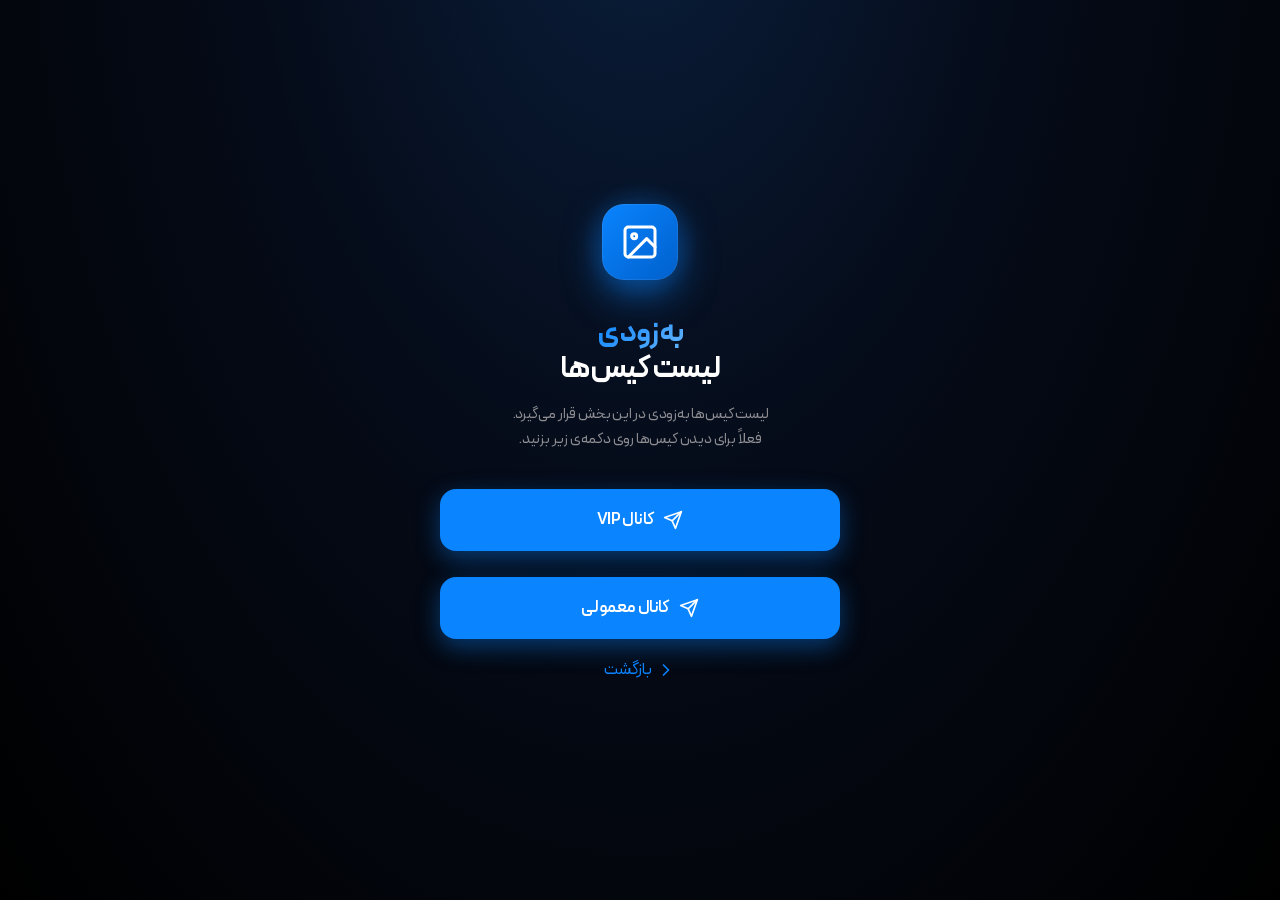
==== index.html @ 20ae546a "Add files via upload" ====
<!DOCTYPE html>
<html lang="fa" dir="rtl">
<head>
<meta charset="UTF-8">
<meta name="viewport" content="width=device-width, initial-scale=1.0, maximum-scale=1.0, user-scalable=no">
<title>به‌زودی</title>
<link rel="stylesheet" href="/fonts/font.css" />

<style>
    * {
        margin: 0;
        padding: 0;
        box-sizing: border-box;
        -webkit-tap-highlight-color: transparent;
        font-family: 'PeydaWebVF';
    }

    html, body {
        min-height: 100%;
        background: #000;
        overflow-x: hidden;
    }

    body {
        display: flex;
        justify-content: center;
        align-items: center;
        color: #fff;
        font-size: 17px;
        letter-spacing: -0.4px;
        background: radial-gradient(ellipse at 50% -20%, #0A1F3D 0%, #050B18 45%, #000000 100%);
        background-attachment: fixed;
        min-height: 100vh;
        padding: 24px;
    }

    .screen {
        width: 100%;
        max-width: 400px;
        display: flex;
        flex-direction: column;
        align-items: center;
        text-align: center;
        animation: fadeIn 0.6s ease;
    }

    @keyframes fadeIn {
        from { opacity: 0; transform: translateY(10px); }
        to { opacity: 1; transform: translateY(0); }
    }


    .logo-wrap {
        position: relative;
        width: 92px;
        height: 92px;
        margin-bottom: 28px;
        display: flex;
        align-items: center;
        justify-content: center;
    }

    .logo-wrap::before {
        content: "";
        position: absolute;
        inset: -14px;
        border-radius: 50%;
        background: radial-gradient(circle, rgba(10, 132, 255, 0.28) 0%, transparent 70%);
        animation: pulseGlow 3s ease-in-out infinite;
    }

    @keyframes pulseGlow {
        0%, 100% { transform: scale(1); opacity: 0.7; }
        50% { transform: scale(1.15); opacity: 0.4; }
    }

    .logo-icon {
        position: relative;
        z-index: 2;
        width: 76px;
        height: 76px;
        border-radius: 22px;
        background: linear-gradient(135deg, #0A84FF 0%, #0060CC 100%);
        display: flex;
        align-items: center;
        justify-content: center;
        box-shadow:
            0 14px 36px rgba(10, 132, 255, 0.5),
            0 0 0 0.5px rgba(255, 255, 255, 0.15) inset;
    }

    .logo-icon svg {
        width: 40px;
        height: 40px;
        stroke: #FFFFFF;
        stroke-width: 1.8;
        fill: none;
        stroke-linecap: round;
        stroke-linejoin: round;
    }

    .title {
        font-size: 30px;
        font-weight: 700;
        color: #FFFFFF;
        letter-spacing: -0.7px;
        line-height: 1.2;
        margin-bottom: 14px;
    }

    .title .accent {
        background: linear-gradient(135deg, #0A84FF 0%, #64B5FF 100%);
        -webkit-background-clip: text;
        background-clip: text;
        -webkit-text-fill-color: transparent;
    }

    .subtitle {
        font-size: 15px;
        color: #8E8E93;
        letter-spacing: -0.2px;
        line-height: 1.7;
        max-width: 320px;
        margin-bottom: 36px;
    }

    .cta-button {
        width: 100%;
        padding: 18px;
        border-radius: 16px;
        border: none;
        background: #0A84FF;
        color: #FFFFFF;
        font-size: 17px;
        font-weight: 600;
        letter-spacing: -0.4px;
        cursor: pointer;
        font-family: 'PeydaWebVF';
        transition: all 0.2s ease;
        box-shadow: 0 8px 24px rgba(10, 132, 255, 0.4);
        display: flex;
        align-items: center;
        justify-content: center;
        gap: 10px;
        -webkit-tap-highlight-color: transparent;
    }

    .cta-button:active {
        background: #0060CC;
        transform: scale(0.98);
        box-shadow: 0 4px 12px rgba(10, 132, 255, 0.5);
    }

    .cta-button svg {
        width: 20px;
        height: 20px;
        stroke: currentColor;
        stroke-width: 2;
        fill: none;
        stroke-linecap: round;
        stroke-linejoin: round;
        flex-shrink: 0;
    }


    .footer-text {
        margin-top: 28px;
        font-size: 13px;
        color: #48484A;
        letter-spacing: -0.1px;
        line-height: 1.6;
    }
    
    .nav-bar {
        display: flex;
        align-items: center;
        justify-content: space-between;
        padding: 12px 20px 16px;
        position: sticky;
        top: 0;
        z-index: 20;

    }

    .nav-btn {
        background: none;
        border: none;
        color: #0A84FF;
        font-size: 17px;
        font-weight: 400;
        cursor: pointer;
        padding: 6px 0;
        transition: opacity 0.2s;
        display: flex;
        align-items: center;
        gap: 4px;
        font-family: 'PeydaWebVF';
    }
    .nav-btn:active { opacity: 0.5; }
    .nav-btn svg {
        width: 20px;
        height: 20px;
        stroke: currentColor;
        stroke-width: 2;
        stroke-linecap: round;
        stroke-linejoin: round;
        fill: none;
    }
</style>
</head>
<body>

<div class="screen">

    <div class="logo-wrap">
        <div class="logo-icon">
            <svg viewBox="0 0 24 24">
                <rect x="3" y="3" width="18" height="18" rx="2"/>
                <circle cx="8.5" cy="8.5" r="1.5"/>
                <polyline points="21 15 16 10 5 21"/>
            </svg>
        </div>
    </div>

    <h1 class="title">
        <span class="accent">به‌زودی</span><br>
        لیست کیس‌ها
    </h1>

    <p class="subtitle">
        لیست کیس‌ها به‌زودی در این بخش قرار می‌گیرد.<br>
        فعلاً برای دیدن کیس‌ها روی دکمه‌ی زیر بزنید.
    </p>

    <button class="cta-button" id="channelBtnVIP" type="button">
        <svg viewBox="0 0 24 24">
            <line x1="22" y1="2" x2="11" y2="13"/>
            <polygon points="22 2 15 22 11 13 2 9 22 2"/>
        </svg>
        کانال VIP   
    </button>
    <br>
    <button class="cta-button" id="channelBtn" type="button">
        <svg viewBox="0 0 24 24">
            <line x1="22" y1="2" x2="11" y2="13"/>
            <polygon points="22 2 15 22 11 13 2 9 22 2"/>
        </svg>
        کانال معمولی  
    </button>
    
    <div class="nav-bar">
        <button class="nav-btn" type="button" onclick="history.back()">
            <svg viewBox="0 0 24 24"><polyline points="9 18 15 12 9 6"/></svg>
            بازگشت
        </button>
    </div>
</div>

<script>
(function () {
    const CHANNEL_URL = 'https://t.me/asaalbanou';
    const channelBtn = document.getElementById('channelBtn');
    channelBtn.addEventListener('click', () => {
        if (navigator.vibrate) navigator.vibrate(10);
        window.open(CHANNEL_URL, '_blank');
    });
    const CHANNEL_VIP = 'https://t.me/asalbanouVIP';
    const channelBtnVIP = document.getElementById('channelBtnVIP');
    channelBtnVIP.addEventListener('click', () => {
        if (navigator.vibrate) navigator.vibrate(10);
        window.open(CHANNEL_VIP, '_blank');
    });
})();
</script>

</body>
</html>
---- fonts/font.css ----
/* Peyda Variable Font - Font Face Declaration */

@font-face {
    font-family: 'PeydaWebVF';
    src: url('PeydaWebVF.woff2') format('woff2-variations'),
         url('PeydaWebVF.woff') format('woff-variations');
    font-weight: 100 950;
    font-style: normal;
    font-display: swap;
  }
  body {
     font-family: 'PeydaWebVF';
  }
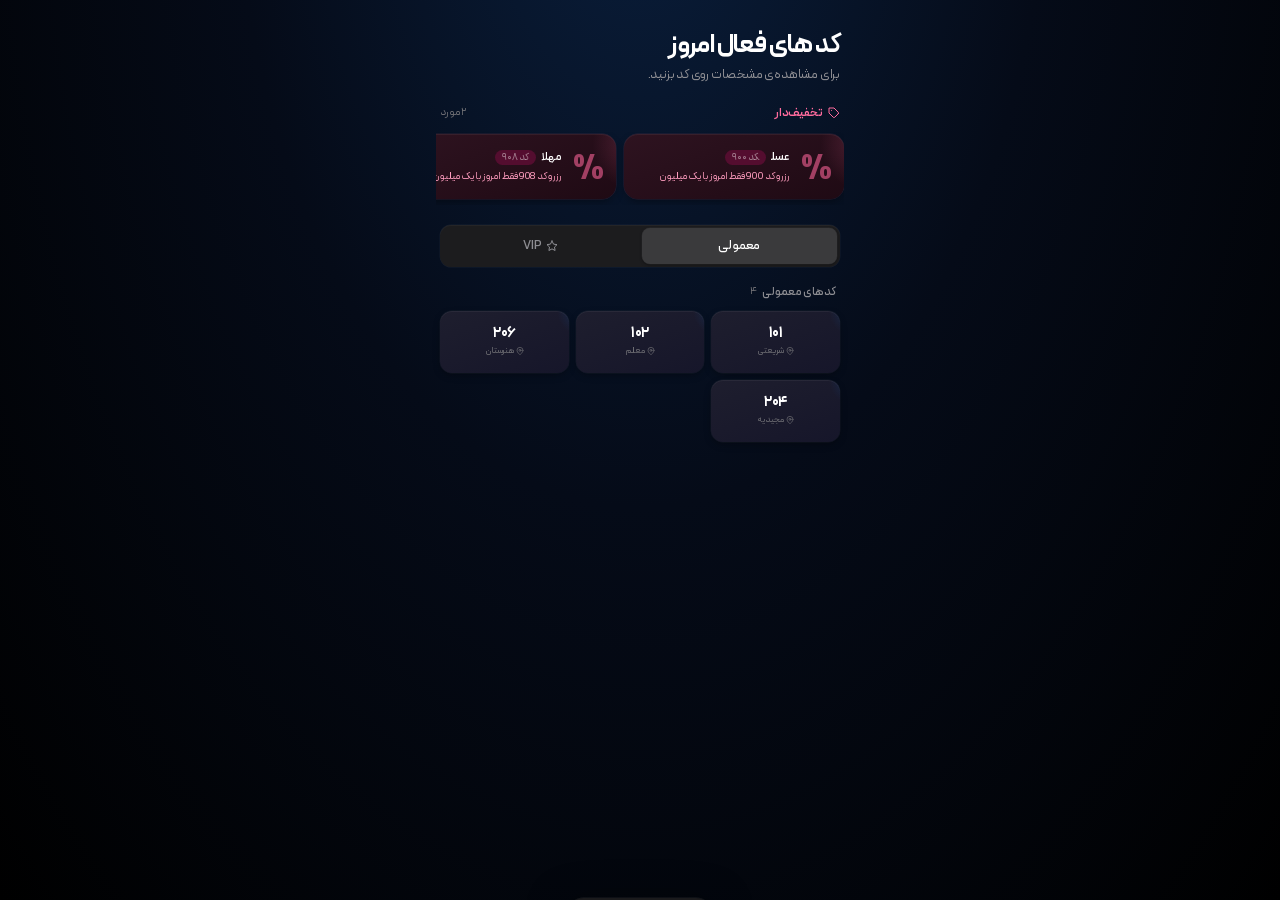
==== commit f26bb10d: "Add files via upload" ====
--- a/index.html
+++ b/index.html
@@ -1,277 +1,22 @@
-<!DOCTYPE html>
-<html lang="fa" dir="rtl">
-<head>
-<meta charset="UTF-8">
-<meta name="viewport" content="width=device-width, initial-scale=1.0, maximum-scale=1.0, user-scalable=no">
-<title>به‌زودی</title>
-<link rel="stylesheet" href="/fonts/font.css" />
-
-<style>
-    * {
-        margin: 0;
-        padding: 0;
-        box-sizing: border-box;
-        -webkit-tap-highlight-color: transparent;
-        font-family: 'PeydaWebVF';
-    }
-
-    html, body {
-        min-height: 100%;
-        background: #000;
-        overflow-x: hidden;
-    }
-
-    body {
-        display: flex;
-        justify-content: center;
-        align-items: center;
-        color: #fff;
-        font-size: 17px;
-        letter-spacing: -0.4px;
-        background: radial-gradient(ellipse at 50% -20%, #0A1F3D 0%, #050B18 45%, #000000 100%);
-        background-attachment: fixed;
-        min-height: 100vh;
-        padding: 24px;
-    }
-
-    .screen {
-        width: 100%;
-        max-width: 400px;
-        display: flex;
-        flex-direction: column;
-        align-items: center;
-        text-align: center;
-        animation: fadeIn 0.6s ease;
-    }
-
-    @keyframes fadeIn {
-        from { opacity: 0; transform: translateY(10px); }
-        to { opacity: 1; transform: translateY(0); }
-    }
-
-
-    .logo-wrap {
-        position: relative;
-        width: 92px;
-        height: 92px;
-        margin-bottom: 28px;
-        display: flex;
-        align-items: center;
-        justify-content: center;
-    }
-
-    .logo-wrap::before {
-        content: "";
-        position: absolute;
-        inset: -14px;
-        border-radius: 50%;
-        background: radial-gradient(circle, rgba(10, 132, 255, 0.28) 0%, transparent 70%);
-        animation: pulseGlow 3s ease-in-out infinite;
-    }
-
-    @keyframes pulseGlow {
-        0%, 100% { transform: scale(1); opacity: 0.7; }
-        50% { transform: scale(1.15); opacity: 0.4; }
-    }
-
-    .logo-icon {
-        position: relative;
-        z-index: 2;
-        width: 76px;
-        height: 76px;
-        border-radius: 22px;
-        background: linear-gradient(135deg, #0A84FF 0%, #0060CC 100%);
-        display: flex;
-        align-items: center;
-        justify-content: center;
-        box-shadow:
-            0 14px 36px rgba(10, 132, 255, 0.5),
-            0 0 0 0.5px rgba(255, 255, 255, 0.15) inset;
-    }
-
-    .logo-icon svg {
-        width: 40px;
-        height: 40px;
-        stroke: #FFFFFF;
-        stroke-width: 1.8;
-        fill: none;
-        stroke-linecap: round;
-        stroke-linejoin: round;
-    }
-
-    .title {
-        font-size: 30px;
-        font-weight: 700;
-        color: #FFFFFF;
-        letter-spacing: -0.7px;
-        line-height: 1.2;
-        margin-bottom: 14px;
-    }
-
-    .title .accent {
-        background: linear-gradient(135deg, #0A84FF 0%, #64B5FF 100%);
-        -webkit-background-clip: text;
-        background-clip: text;
-        -webkit-text-fill-color: transparent;
-    }
-
-    .subtitle {
-        font-size: 15px;
-        color: #8E8E93;
-        letter-spacing: -0.2px;
-        line-height: 1.7;
-        max-width: 320px;
-        margin-bottom: 36px;
-    }
-
-    .cta-button {
-        width: 100%;
-        padding: 18px;
-        border-radius: 16px;
-        border: none;
-        background: #0A84FF;
-        color: #FFFFFF;
-        font-size: 17px;
-        font-weight: 600;
-        letter-spacing: -0.4px;
-        cursor: pointer;
-        font-family: 'PeydaWebVF';
-        transition: all 0.2s ease;
-        box-shadow: 0 8px 24px rgba(10, 132, 255, 0.4);
-        display: flex;
-        align-items: center;
-        justify-content: center;
-        gap: 10px;
-        -webkit-tap-highlight-color: transparent;
-    }
-
-    .cta-button:active {
-        background: #0060CC;
-        transform: scale(0.98);
-        box-shadow: 0 4px 12px rgba(10, 132, 255, 0.5);
-    }
-
-    .cta-button svg {
-        width: 20px;
-        height: 20px;
-        stroke: currentColor;
-        stroke-width: 2;
-        fill: none;
-        stroke-linecap: round;
-        stroke-linejoin: round;
-        flex-shrink: 0;
-    }
-
-
-    .footer-text {
-        margin-top: 28px;
-        font-size: 13px;
-        color: #48484A;
-        letter-spacing: -0.1px;
-        line-height: 1.6;
-    }
-    
-    .nav-bar {
-        display: flex;
-        align-items: center;
-        justify-content: space-between;
-        padding: 12px 20px 16px;
-        position: sticky;
-        top: 0;
-        z-index: 20;
-
-    }
-
-    .nav-btn {
-        background: none;
-        border: none;
-        color: #0A84FF;
-        font-size: 17px;
-        font-weight: 400;
-        cursor: pointer;
-        padding: 6px 0;
-        transition: opacity 0.2s;
-        display: flex;
-        align-items: center;
-        gap: 4px;
-        font-family: 'PeydaWebVF';
-    }
-    .nav-btn:active { opacity: 0.5; }
-    .nav-btn svg {
-        width: 20px;
-        height: 20px;
-        stroke: currentColor;
-        stroke-width: 2;
-        stroke-linecap: round;
-        stroke-linejoin: round;
-        fill: none;
-    }
-</style>
-</head>
-<body>
-
-<div class="screen">
-
-    <div class="logo-wrap">
-        <div class="logo-icon">
-            <svg viewBox="0 0 24 24">
-                <rect x="3" y="3" width="18" height="18" rx="2"/>
-                <circle cx="8.5" cy="8.5" r="1.5"/>
-                <polyline points="21 15 16 10 5 21"/>
-            </svg>
-        </div>
-    </div>
-
-    <h1 class="title">
-        <span class="accent">به‌زودی</span><br>
-        لیست کیس‌ها
-    </h1>
-
-    <p class="subtitle">
-        لیست کیس‌ها به‌زودی در این بخش قرار می‌گیرد.<br>
-        فعلاً برای دیدن کیس‌ها روی دکمه‌ی زیر بزنید.
-    </p>
-
-    <button class="cta-button" id="channelBtnVIP" type="button">
-        <svg viewBox="0 0 24 24">
-            <line x1="22" y1="2" x2="11" y2="13"/>
-            <polygon points="22 2 15 22 11 13 2 9 22 2"/>
-        </svg>
-        کانال VIP   
-    </button>
-    <br>
-    <button class="cta-button" id="channelBtn" type="button">
-        <svg viewBox="0 0 24 24">
-            <line x1="22" y1="2" x2="11" y2="13"/>
-            <polygon points="22 2 15 22 11 13 2 9 22 2"/>
-        </svg>
-        کانال معمولی  
-    </button>
-    
-    <div class="nav-bar">
-        <button class="nav-btn" type="button" onclick="history.back()">
-            <svg viewBox="0 0 24 24"><polyline points="9 18 15 12 9 6"/></svg>
-            بازگشت
-        </button>
-    </div>
-</div>
-
-<script>
-(function () {
-    const CHANNEL_URL = 'https://t.me/asaalbanou';
-    const channelBtn = document.getElementById('channelBtn');
-    channelBtn.addEventListener('click', () => {
-        if (navigator.vibrate) navigator.vibrate(10);
-        window.open(CHANNEL_URL, '_blank');
-    });
-    const CHANNEL_VIP = 'https://t.me/asalbanouVIP';
-    const channelBtnVIP = document.getElementById('channelBtnVIP');
-    channelBtnVIP.addEventListener('click', () => {
-        if (navigator.vibrate) navigator.vibrate(10);
-        window.open(CHANNEL_VIP, '_blank');
-    });
-})();
-</script>
-
-</body>
-</html>+<!DOCTYPE html><html dir="rtl" lang="fa"><head><meta charset="utf-8"/><meta content="width=device-width, initial-scale=1.0, maximum-scale=1.0, user-scalable=no" name="viewport"/><title>انتخاب کد</title><link href="../fonts/font.css" rel="stylesheet"/><style>*{margin:0;padding:0;box-sizing:border-box;-webkit-tap-highlight-color:transparent;font-family:'PeydaWebVF'}html,body{min-height:100%;background:#000;overflow-x:hidden}body{display:flex;justify-content:center;align-items:flex-start;color:#fff;font-size:17px;letter-spacing:-.4px;background:radial-gradient(ellipse at 50% -20%,#0a1f3d 0,#050b18 45%,#000 100%);background-attachment:fixed;min-height:100vh}.screen{width:100%;max-width:440px;padding:0 16px 60px;padding-top:env(safe-area-inset-top,50px);margin-top:30px;animation:fadeIn .5s ease}@keyframes fadeIn{from{opacity:0;transform:translateY(8px)}to{opacity:1;transform:translateY(0)}}.nav-bar{display:flex;align-items:center;justify-content:space-between;padding:12px 4px 20px;position:sticky;top:0;z-index:10;background:linear-gradient(to bottom,rgba(5,11,24,0.95) 60%,rgba(5,11,24,0));backdrop-filter:blur(20px);-webkit-backdrop-filter:blur(20px)}.nav-btn{background:0;border:0;color:#0a84ff;font-size:17px;font-weight:400;cursor:pointer;padding:6px 4px;display:flex;align-items:center;gap:4px;transition:opacity .2s;font-family:'PeydaWebVF'}.nav-btn:active{opacity:.5}.nav-btn svg{width:20px;height:20px;stroke:currentColor;stroke-width:2;fill:none;stroke-linecap:round;stroke-linejoin:round}.nav-title{font-size:17px;font-weight:600;color:#fff;letter-spacing:-.4px}.page-header{padding:0 4px 18px}.large-title{font-size:26px;font-weight:700;color:#fff;letter-spacing:-.6px;line-height:1.2;margin-bottom:5px}.subtitle{font-size:13px;color:#8e8e93;letter-spacing:-.2px;line-height:1.5}.skeleton{background:linear-gradient(90deg,#1c1c1e 25%,#2c2c2e 50%,#1c1c1e 75%);background-size:200% 100%;animation:shimmer 1.5s infinite;border-radius:12px}@keyframes shimmer{0%{background-position:200% 0}100%{background-position:-200% 0}}.skeleton-discount{display:flex;gap:8px;padding:2px 4px 6px;margin-bottom:20px}.skeleton-discount .skeleton{width:220px;height:58px;flex-shrink:0}.skeleton-segmented{height:40px;margin:0 4px 16px}.skeleton-grid{display:grid;grid-template-columns:repeat(3,1fr);gap:7px;padding:0 4px}.skeleton-grid .skeleton{height:62px}.discount-section{margin-bottom:20px}.discount-header{display:flex;align-items:center;justify-content:space-between;padding:0 4px 10px}.discount-title{display:flex;align-items:center;gap:5px;font-size:12px;font-weight:600;color:#ff6b9d;letter-spacing:-.1px}.discount-title svg{width:12px;height:12px;stroke:currentColor;stroke-width:2;fill:none;stroke-linecap:round;stroke-linejoin:round}.discount-count{font-size:11px;color:#6e6e73;letter-spacing:-.1px}.discount-scroll{display:flex;gap:8px;overflow-x:auto;padding:2px 4px 6px;scrollbar-width:none;-ms-overflow-style:none;scroll-snap-type:x mandatory}.discount-scroll::-webkit-scrollbar{display:none}.discount-card{flex:0 0 auto;width:220px;scroll-snap-align:start;position:relative;display:flex;align-items:center;gap:10px;padding:11px 12px;background:linear-gradient(160deg,#2e1320 0,#1f0a14 100%);border-radius:14px;text-decoration:none;color:inherit;overflow:hidden;transition:all .2s cubic-bezier(0.4,0,0.2,1);box-shadow:0 1px 0 rgba(255,255,255,0.06) inset,0 0 0 .5px rgba(255,107,157,0.15),0 4px 10px -2px rgba(0,0,0,0.4);-webkit-tap-highlight-color:transparent}.discount-card:active{transform:scale(0.97);box-shadow:0 1px 0 rgba(255,255,255,0.06) inset,0 0 0 1px rgba(255,107,157,0.5),0 4px 10px -2px rgba(255,107,157,0.3)}.discount-card::before{content:"";position:absolute;top:-50%;right:-30%;width:90px;height:90px;background:radial-gradient(circle,rgba(255,107,157,0.22) 0,transparent 70%);pointer-events:none}.discount-code{font-family:'PeydaWebVF';font-size:35px;font-weight:700;color:#f76397;opacity:60%;letter-spacing:-.6px;line-height:1;direction:ltr;position:relative;z-index:2;padding-top:8px;font-variant-numeric:tabular-nums;flex-shrink:0}.discount-name2{background-color:#540d2f;color:#ffffff6d;border-radius:200px;padding:0 7px;margin-right:5px;font-size:10px}.discount-info{flex:1;min-width:0;display:flex;flex-direction:column;gap:3px;position:relative;z-index:2}.discount-name{font-size:12px;font-weight:500;color:#fff;letter-spacing:-.1px;white-space:nowrap;overflow:hidden;text-overflow:ellipsis}.discount-desc{font-size:10px;font-weight:400;color:#ff9dbf;letter-spacing:-.1px;white-space:nowrap;overflow:hidden;text-overflow:ellipsis}.segmented-wrap{padding:0 4px 16px}.segmented{display:flex;background:#1c1c1e;border-radius:11px;padding:3px;gap:3px;box-shadow:0 1px 0 rgba(255,255,255,0.04) inset,0 0 0 .5px rgba(255,255,255,0.06)}.segmented button{flex:1;background:transparent;border:0;color:#8e8e93;font-size:13px;font-weight:500;letter-spacing:-.2px;padding:8px 6px;border-radius:8px;cursor:pointer;font-family:'PeydaWebVF';transition:all .25s cubic-bezier(0.4,0,0.2,1);display:flex;align-items:center;justify-content:center;gap:5px;-webkit-tap-highlight-color:transparent}.segmented button svg{width:12px;height:12px;stroke:currentColor;stroke-width:2;fill:none;stroke-linecap:round;stroke-linejoin:round;flex-shrink:0}.segmented button.active{background:#3a3a3c;color:#fff;box-shadow:0 1px 3px rgba(0,0,0,0.4),0 0 0 .5px rgba(255,255,255,0.08)}.segmented button.active.vip-tab{background:linear-gradient(135deg,#ffc700 0,#ff9f0a 100%);color:#1a1200;box-shadow:0 1px 4px rgba(255,159,10,0.4),0 0 0 .5px rgba(255,214,10,0.5)}.section{display:none;animation:sectionIn .3s cubic-bezier(0.4,0,0.2,1)}.section.active{display:block}@keyframes sectionIn{from{opacity:0;transform:translateY(6px)}to{opacity:1;transform:translateY(0)}}.section-header{display:flex;align-items:center;justify-content:space-between;padding:0 8px 10px}.section-title{font-size:12px;font-weight:500;color:#8e8e93;letter-spacing:-.1px;display:flex;align-items:center;gap:5px}.section-title svg{width:12px;height:12px;stroke:currentColor;stroke-width:2;fill:none;stroke-linecap:round;stroke-linejoin:round}.section-title .count{font-size:11px;color:#6e6e73;font-weight:400}.cards-grid{display:grid;grid-template-columns:repeat(3,1fr);gap:7px;padding:0 4px}.code-card{position:relative;display:flex;flex-direction:column;align-items:center;justify-content:center;gap:3px;padding:12px 6px;background:linear-gradient(160deg,#1e1e2e 0,#16162a 100%);border-radius:12px;text-decoration:none;color:inherit;cursor:pointer;overflow:hidden;transition:all .2s cubic-bezier(0.4,0,0.2,1);box-shadow:0 1px 0 rgba(255,255,255,0.05) inset,0 0 0 .5px rgba(255,255,255,0.06),0 3px 8px -2px rgba(0,0,0,0.4);-webkit-tap-highlight-color:transparent;animation:cardIn .4s cubic-bezier(0.4,0,0.2,1) backwards;min-height:62px}.code-card:active{transform:scale(0.95);box-shadow:0 1px 0 rgba(255,255,255,0.05) inset,0 0 0 1px rgba(10,132,255,0.5),0 3px 8px -2px rgba(10,132,255,0.25)}@keyframes cardIn{from{opacity:0;transform:translateY(5px)}to{opacity:1;transform:translateY(0)}}.code-card::before{content:"";position:absolute;top:-40%;right:-30%;width:50px;height:50px;background:radial-gradient(circle,rgba(10,132,255,0.18) 0,transparent 70%);pointer-events:none}.code-card.vip{background:linear-gradient(160deg,#2a2418 0,#1a1509 100%)}.code-card.vip::before{background:radial-gradient(circle,rgba(255,214,10,0.22) 0,transparent 70%)}.code-card.vip:active{box-shadow:0 1px 0 rgba(255,255,255,0.05) inset,0 0 0 1px rgba(255,214,10,0.55),0 3px 8px -2px rgba(255,214,10,0.3)}.card-code{font-family:'PeydaWebVF';font-size:15px;font-weight:700;color:#fff;letter-spacing:-.4px;line-height:1;direction:ltr;position:relative;z-index:2;font-variant-numeric:tabular-nums}.card-name{font-size:10px;font-weight:500;color:#b8b8c0;letter-spacing:-.1px;max-width:100%;white-space:nowrap;overflow:hidden;text-overflow:ellipsis;position:relative;z-index:2}.card-loc{font-size:9px;font-weight:400;color:#6e6e73;letter-spacing:-.1px;max-width:100%;white-space:nowrap;overflow:hidden;text-overflow:ellipsis;position:relative;z-index:2;display:flex;align-items:center;gap:2px}.card-loc svg{width:8px;height:8px;stroke:currentColor;stroke-width:2;fill:none;stroke-linecap:round;stroke-linejoin:round;flex-shrink:0}.empty-state{grid-column:1 / -1;padding:40px 20px;text-align:center;color:#6e6e73;font-size:13px;line-height:1.6}.empty-state svg{width:32px;height:32px;stroke:#3a3a3c;stroke-width:1.5;fill:none;stroke-linecap:round;stroke-linejoin:round;margin-bottom:8px}.empty-state.error svg{stroke:#ff453a}.empty-state.error{color:#ff453a}.toast{position:fixed;bottom:40px;left:50%;transform:translateX(-50%) translateY(80px);background:rgba(28,28,30,0.95);backdrop-filter:blur(20px);-webkit-backdrop-filter:blur(20px);color:#fff;padding:11px 18px;border-radius:13px;font-size:13px;font-weight:500;display:flex;align-items:center;gap:7px;box-shadow:0 10px 40px rgba(0,0,0,0.5),0 0 0 .5px rgba(255,255,255,0.1);z-index:1000;transition:transform .4s cubic-bezier(0.4,0,0.2,1);letter-spacing:-.2px;max-width:90%}.toast.show{transform:translateX(-50%) translateY(0)}.toast svg{width:14px;height:14px;stroke:#30d158;stroke-width:2.5;fill:none;stroke-linecap:round;stroke-linejoin:round;flex-shrink:0}@media(max-width:380px){.cards-grid{gap:6px}.code-card{padding:10px 5px;min-height:58px;border-radius:11px}.card-code{font-size:14px}.card-name{font-size:9px}.card-loc{font-size:8px}.discount-card{width:200px;padding:10px 11px}.discount-code{font-size:18px}.discount-name{font-size:11px}.discount-desc{font-size:9px}}</style></head><body><div class="screen"><div class="page-header"><h1 class="large-title">کد های فعال امروز</h1><p class="subtitle">برای مشاهده‌ی مشخصات روی کد بزنید.</p></div><div id="loadingState"><div class="skeleton-discount"><div class="skeleton"></div><div class="skeleton"></div></div><div class="skeleton-segmented skeleton"></div><div class="skeleton-grid"><div class="skeleton"></div><div class="skeleton"></div><div class="skeleton"></div><div class="skeleton"></div><div class="skeleton"></div><div class="skeleton"></div></div></div><div id="mainContent" style="display: none;"><div class="discount-section" id="discountSection" style="display: none;"><div class="discount-header"><div class="discount-title"><svg viewbox="0 0 24 24"><path d="M20.59 13.41l-7.17 7.17a2 2 0 0 1-2.83 0L2 12V2h10l8.59 8.59a2 2 0 0 1 0 2.82z"></path><line x1="7" x2="7.01" y1="7" y2="7"></line></svg> تخفیف‌دار </div><span class="discount-count" id="discountCount">۰ مورد</span></div><div class="discount-scroll" id="discountScroll"></div></div><div class="segmented-wrap"><div class="segmented" id="segmented"><button class="active" data-tab="normal" type="button"> معمولی </button><button class="vip-tab" data-tab="vip" type="button"><svg viewbox="0 0 24 24"><polygon points="12 2 15.09 8.26 22 9.27 17 14.14 18.18 21.02 12 17.77 5.82 21.02 7 14.14 2 9.27 8.91 8.26 12 2"></polygon></svg> VIP </button></div></div><div class="section active" data-section="normal"><div class="section-header"><div class="section-title"> کدهای معمولی <span class="count" id="count-normal">۰</span></div></div><div class="cards-grid" id="grid-normal"></div></div><div class="section" data-section="vip"><div class="section-header"><div class="section-title"><svg style="stroke:#FFD60A" viewbox="0 0 24 24"><polygon points="12 2 15.09 8.26 22 9.27 17 14.14 18.18 21.02 12 17.77 5.82 21.02 7 14.14 2 9.27 8.91 8.26 12 2"></polygon></svg><span style="color:#FFD60A">کدهای VIP</span><span class="count" id="count-vip">۰</span></div></div><div class="cards-grid" id="grid-vip"></div></div></div></div><div class="toast" id="toast"><svg viewbox="0 0 24 24"><polyline points="20 6 9 17 4 12"></polyline></svg><span id="toastText">در حال باز کردن...</span></div><script>(function(){'use strict';const DATA_URL='data.json';const DEFAULT_TAB='normal';const VALID_TABS=['normal','vip'];function toPersian(num){return String(num??'').replace(/\d/g,d=>'۰۱۲۳۴۵۶۷۸۹'[d]);}
+function escapeHTML(str){const div=document.createElement('div');div.textContent=String(str??'');return div.innerHTML;}
+function getURLParam(key){return new URLSearchParams(location.search).get(key)||'';}
+const pinIcon='<svg viewBox="0 0 24 24"><path d="M21 10c0 7-9 13-9 13s-9-6-9-13a9 9 0 0 1 18 0z"/><circle cx="12" cy="10" r="3"/></svg>';const emptyIcon='<svg viewBox="0 0 24 24"><rect x="3" y="3" width="18" height="18" rx="2"/><circle cx="8.5" cy="8.5" r="1.5"/><polyline points="21 15 16 10 5 21"/></svg>';const errorIcon='<svg viewBox="0 0 24 24"><circle cx="12" cy="12" r="10"/><line x1="12" y1="8" x2="12" y2="12"/><line x1="12" y1="16" x2="12.01" y2="16"/></svg>';const loadingState=document.getElementById('loadingState');const mainContent=document.getElementById('mainContent');const discountSection=document.getElementById('discountSection');const discountScroll=document.getElementById('discountScroll');const discountCount=document.getElementById('discountCount');const segmented=document.getElementById('segmented');const sections=document.querySelectorAll('.section');const toast=document.getElementById('toast');const toastText=document.getElementById('toastText');let DATA=null;function renderDiscount(){const items=Array.isArray(DATA?.discount)?DATA.discount:[];if(!items.length){discountSection.style.display='none';return;}
+discountSection.style.display='';discountCount.textContent=`${toPersian(items.length)}مورد`;discountScroll.innerHTML=items.map(item=>{const type=Number(item.code)<900?'resrvno':'reserve';return`<a class="discount-card"
+href="${type}/index.html?code=${encodeURIComponent(item.code)}"
+data-code="${escapeHTML(item.code)}"
+data-name="${escapeHTML(item.name || '')}"><span class="discount-code">%</span><div class="discount-info"><span class="discount-name">${escapeHTML(item.name||'')}<span class="discount-name2">کد ${toPersian(item.code)}</span></span><span class="discount-desc">${escapeHTML(item.desc||'')}</span></div></a>`;}).join('');}
+function renderGrid(type){const gridEl=document.getElementById(`grid-${type}`);const countEl=document.getElementById(`count-${type}`);const items=Array.isArray(DATA?.[type])?DATA[type]:[];countEl.textContent=toPersian(items.length);if(!items.length){gridEl.innerHTML=`<div class="empty-state">${emptyIcon}<div>موردی موجود نیست</div></div>`;return;}
+gridEl.innerHTML=items.map((item,i)=>{const page=Number(item.code)<900?'resrvno':'reserve';return`<a class="code-card${type === 'vip' ? ' vip' : ''}"
+href="${page}/index.html?code=${encodeURIComponent(item.code)}"
+data-code="${escapeHTML(item.code)}"
+data-name="${escapeHTML(item.name || '')}"
+style="animation-delay: ${i * 0.02}s;"><span class="card-code">${toPersian(item.code)}</span><span class="card-loc">${pinIcon}${escapeHTML(item.city||'')}</span></a>`;}).join('');}
+function showError(message){loadingState.style.display='none';mainContent.style.display='';mainContent.innerHTML=`<div class="empty-state error">${errorIcon}<div>${escapeHTML(message)}</div></div>`;}
+function activateTab(tab){if(!VALID_TABS.includes(tab))tab=DEFAULT_TAB;segmented.querySelectorAll('button').forEach(b=>{b.classList.toggle('active',b.dataset.tab===tab);});sections.forEach(s=>{s.classList.toggle('active',s.dataset.section===tab);});return tab;}
+function setupSegmented(){segmented.querySelectorAll('button').forEach(btn=>{btn.addEventListener('click',()=>{activateTab(btn.dataset.tab);if(navigator.vibrate)navigator.vibrate(8);});});}
+let toastTimer=null;function showToast(text){toastText.textContent=text;toast.classList.add('show');clearTimeout(toastTimer);toastTimer=setTimeout(()=>toast.classList.remove('show'),1400);}
+document.addEventListener('click',(e)=>{const card=e.target.closest('.code-card, .discount-card');if(!card)return;const code=card.dataset.code;const name=card.dataset.name;if(navigator.vibrate)navigator.vibrate(8);showToast(`باز کردن ${name||'کد '+code}...`);});async function loadData(){try{const res=await fetch(DATA_URL,{cache:'no-store'});if(!res.ok)throw new Error(`خطا در دریافت دیتا(${res.status})`);DATA=await res.json();}catch(err){console.error(err);showError('خطا در بارگذاری اطلاعات. لطفاً اتصال خود را بررسی کنید.');return false;}
+return true;}
+async function init(){const ok=await loadData();if(!ok)return;renderDiscount();renderGrid('normal');renderGrid('vip');loadingState.style.display='none';mainContent.style.display='';const tabFromURL=getURLParam('tab');activateTab(tabFromURL||DEFAULT_TAB);setupSegmented();}
+init();})();</script></body></html>
--- a/fonts/font.css
+++ b/fonts/font.css
@@ -1,13 +1 @@
-/* Peyda Variable Font - Font Face Declaration */
-
-@font-face {
-    font-family: 'PeydaWebVF';
-    src: url('PeydaWebVF.woff2') format('woff2-variations'),
-         url('PeydaWebVF.woff') format('woff-variations');
-    font-weight: 100 950;
-    font-style: normal;
-    font-display: swap;
-  }
-  body {
-     font-family: 'PeydaWebVF';
-  }+@font-face{font-family:'PeydaWebVF';src:url('PeydaWebVF.woff2') format('woff2-variations'),url('PeydaWebVF.woff') format('woff-variations');font-weight:100 950;font-style:normal;font-display:swap}body{font-family:'PeydaWebVF'}
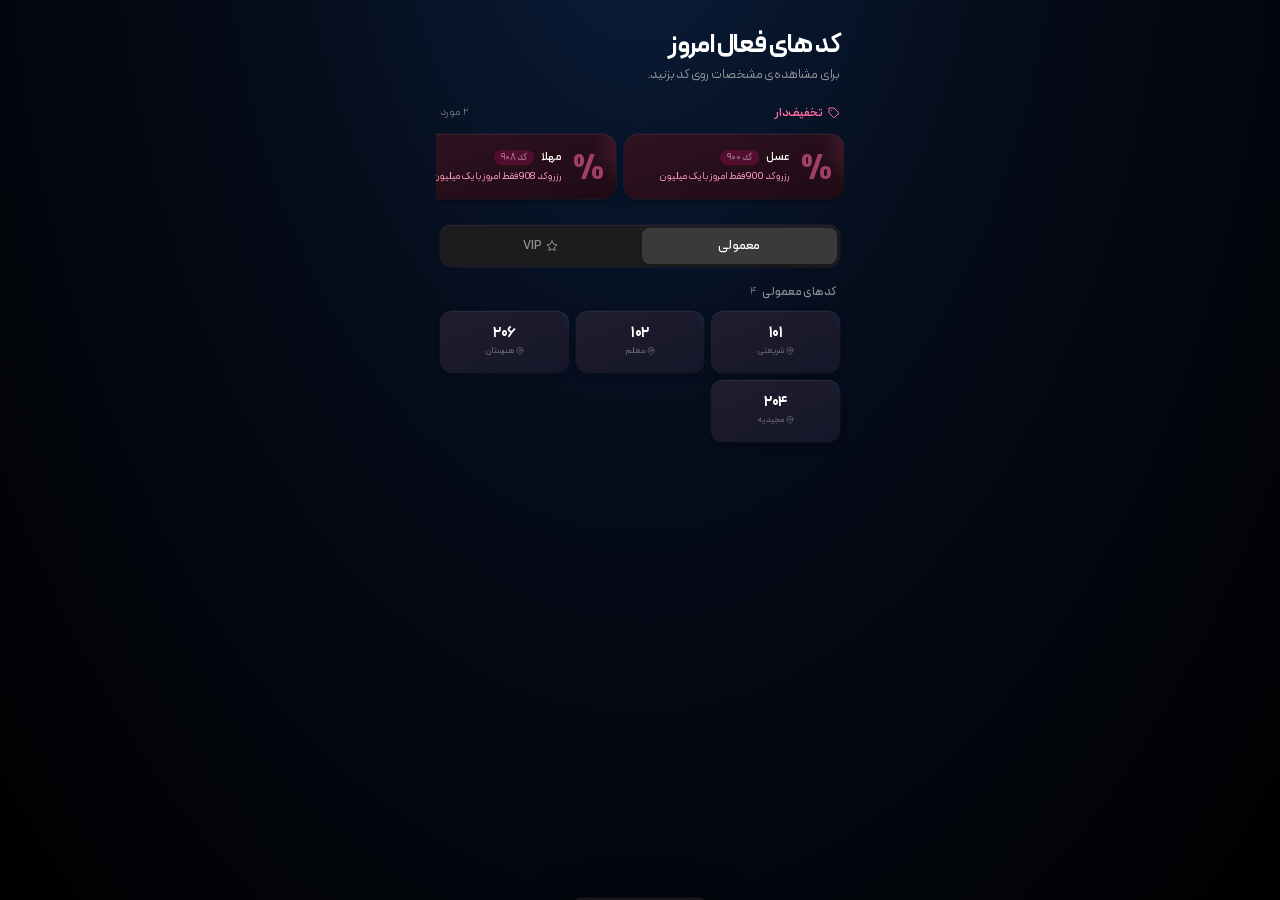
==== commit 72f1a005: "Add files via upload" ====
--- a/index.html
+++ b/index.html
@@ -1,22 +1,884 @@
-<!DOCTYPE html><html dir="rtl" lang="fa"><head><meta charset="utf-8"/><meta content="width=device-width, initial-scale=1.0, maximum-scale=1.0, user-scalable=no" name="viewport"/><title>انتخاب کد</title><link href="../fonts/font.css" rel="stylesheet"/><style>*{margin:0;padding:0;box-sizing:border-box;-webkit-tap-highlight-color:transparent;font-family:'PeydaWebVF'}html,body{min-height:100%;background:#000;overflow-x:hidden}body{display:flex;justify-content:center;align-items:flex-start;color:#fff;font-size:17px;letter-spacing:-.4px;background:radial-gradient(ellipse at 50% -20%,#0a1f3d 0,#050b18 45%,#000 100%);background-attachment:fixed;min-height:100vh}.screen{width:100%;max-width:440px;padding:0 16px 60px;padding-top:env(safe-area-inset-top,50px);margin-top:30px;animation:fadeIn .5s ease}@keyframes fadeIn{from{opacity:0;transform:translateY(8px)}to{opacity:1;transform:translateY(0)}}.nav-bar{display:flex;align-items:center;justify-content:space-between;padding:12px 4px 20px;position:sticky;top:0;z-index:10;background:linear-gradient(to bottom,rgba(5,11,24,0.95) 60%,rgba(5,11,24,0));backdrop-filter:blur(20px);-webkit-backdrop-filter:blur(20px)}.nav-btn{background:0;border:0;color:#0a84ff;font-size:17px;font-weight:400;cursor:pointer;padding:6px 4px;display:flex;align-items:center;gap:4px;transition:opacity .2s;font-family:'PeydaWebVF'}.nav-btn:active{opacity:.5}.nav-btn svg{width:20px;height:20px;stroke:currentColor;stroke-width:2;fill:none;stroke-linecap:round;stroke-linejoin:round}.nav-title{font-size:17px;font-weight:600;color:#fff;letter-spacing:-.4px}.page-header{padding:0 4px 18px}.large-title{font-size:26px;font-weight:700;color:#fff;letter-spacing:-.6px;line-height:1.2;margin-bottom:5px}.subtitle{font-size:13px;color:#8e8e93;letter-spacing:-.2px;line-height:1.5}.skeleton{background:linear-gradient(90deg,#1c1c1e 25%,#2c2c2e 50%,#1c1c1e 75%);background-size:200% 100%;animation:shimmer 1.5s infinite;border-radius:12px}@keyframes shimmer{0%{background-position:200% 0}100%{background-position:-200% 0}}.skeleton-discount{display:flex;gap:8px;padding:2px 4px 6px;margin-bottom:20px}.skeleton-discount .skeleton{width:220px;height:58px;flex-shrink:0}.skeleton-segmented{height:40px;margin:0 4px 16px}.skeleton-grid{display:grid;grid-template-columns:repeat(3,1fr);gap:7px;padding:0 4px}.skeleton-grid .skeleton{height:62px}.discount-section{margin-bottom:20px}.discount-header{display:flex;align-items:center;justify-content:space-between;padding:0 4px 10px}.discount-title{display:flex;align-items:center;gap:5px;font-size:12px;font-weight:600;color:#ff6b9d;letter-spacing:-.1px}.discount-title svg{width:12px;height:12px;stroke:currentColor;stroke-width:2;fill:none;stroke-linecap:round;stroke-linejoin:round}.discount-count{font-size:11px;color:#6e6e73;letter-spacing:-.1px}.discount-scroll{display:flex;gap:8px;overflow-x:auto;padding:2px 4px 6px;scrollbar-width:none;-ms-overflow-style:none;scroll-snap-type:x mandatory}.discount-scroll::-webkit-scrollbar{display:none}.discount-card{flex:0 0 auto;width:220px;scroll-snap-align:start;position:relative;display:flex;align-items:center;gap:10px;padding:11px 12px;background:linear-gradient(160deg,#2e1320 0,#1f0a14 100%);border-radius:14px;text-decoration:none;color:inherit;overflow:hidden;transition:all .2s cubic-bezier(0.4,0,0.2,1);box-shadow:0 1px 0 rgba(255,255,255,0.06) inset,0 0 0 .5px rgba(255,107,157,0.15),0 4px 10px -2px rgba(0,0,0,0.4);-webkit-tap-highlight-color:transparent}.discount-card:active{transform:scale(0.97);box-shadow:0 1px 0 rgba(255,255,255,0.06) inset,0 0 0 1px rgba(255,107,157,0.5),0 4px 10px -2px rgba(255,107,157,0.3)}.discount-card::before{content:"";position:absolute;top:-50%;right:-30%;width:90px;height:90px;background:radial-gradient(circle,rgba(255,107,157,0.22) 0,transparent 70%);pointer-events:none}.discount-code{font-family:'PeydaWebVF';font-size:35px;font-weight:700;color:#f76397;opacity:60%;letter-spacing:-.6px;line-height:1;direction:ltr;position:relative;z-index:2;padding-top:8px;font-variant-numeric:tabular-nums;flex-shrink:0}.discount-name2{background-color:#540d2f;color:#ffffff6d;border-radius:200px;padding:0 7px;margin-right:5px;font-size:10px}.discount-info{flex:1;min-width:0;display:flex;flex-direction:column;gap:3px;position:relative;z-index:2}.discount-name{font-size:12px;font-weight:500;color:#fff;letter-spacing:-.1px;white-space:nowrap;overflow:hidden;text-overflow:ellipsis}.discount-desc{font-size:10px;font-weight:400;color:#ff9dbf;letter-spacing:-.1px;white-space:nowrap;overflow:hidden;text-overflow:ellipsis}.segmented-wrap{padding:0 4px 16px}.segmented{display:flex;background:#1c1c1e;border-radius:11px;padding:3px;gap:3px;box-shadow:0 1px 0 rgba(255,255,255,0.04) inset,0 0 0 .5px rgba(255,255,255,0.06)}.segmented button{flex:1;background:transparent;border:0;color:#8e8e93;font-size:13px;font-weight:500;letter-spacing:-.2px;padding:8px 6px;border-radius:8px;cursor:pointer;font-family:'PeydaWebVF';transition:all .25s cubic-bezier(0.4,0,0.2,1);display:flex;align-items:center;justify-content:center;gap:5px;-webkit-tap-highlight-color:transparent}.segmented button svg{width:12px;height:12px;stroke:currentColor;stroke-width:2;fill:none;stroke-linecap:round;stroke-linejoin:round;flex-shrink:0}.segmented button.active{background:#3a3a3c;color:#fff;box-shadow:0 1px 3px rgba(0,0,0,0.4),0 0 0 .5px rgba(255,255,255,0.08)}.segmented button.active.vip-tab{background:linear-gradient(135deg,#ffc700 0,#ff9f0a 100%);color:#1a1200;box-shadow:0 1px 4px rgba(255,159,10,0.4),0 0 0 .5px rgba(255,214,10,0.5)}.section{display:none;animation:sectionIn .3s cubic-bezier(0.4,0,0.2,1)}.section.active{display:block}@keyframes sectionIn{from{opacity:0;transform:translateY(6px)}to{opacity:1;transform:translateY(0)}}.section-header{display:flex;align-items:center;justify-content:space-between;padding:0 8px 10px}.section-title{font-size:12px;font-weight:500;color:#8e8e93;letter-spacing:-.1px;display:flex;align-items:center;gap:5px}.section-title svg{width:12px;height:12px;stroke:currentColor;stroke-width:2;fill:none;stroke-linecap:round;stroke-linejoin:round}.section-title .count{font-size:11px;color:#6e6e73;font-weight:400}.cards-grid{display:grid;grid-template-columns:repeat(3,1fr);gap:7px;padding:0 4px}.code-card{position:relative;display:flex;flex-direction:column;align-items:center;justify-content:center;gap:3px;padding:12px 6px;background:linear-gradient(160deg,#1e1e2e 0,#16162a 100%);border-radius:12px;text-decoration:none;color:inherit;cursor:pointer;overflow:hidden;transition:all .2s cubic-bezier(0.4,0,0.2,1);box-shadow:0 1px 0 rgba(255,255,255,0.05) inset,0 0 0 .5px rgba(255,255,255,0.06),0 3px 8px -2px rgba(0,0,0,0.4);-webkit-tap-highlight-color:transparent;animation:cardIn .4s cubic-bezier(0.4,0,0.2,1) backwards;min-height:62px}.code-card:active{transform:scale(0.95);box-shadow:0 1px 0 rgba(255,255,255,0.05) inset,0 0 0 1px rgba(10,132,255,0.5),0 3px 8px -2px rgba(10,132,255,0.25)}@keyframes cardIn{from{opacity:0;transform:translateY(5px)}to{opacity:1;transform:translateY(0)}}.code-card::before{content:"";position:absolute;top:-40%;right:-30%;width:50px;height:50px;background:radial-gradient(circle,rgba(10,132,255,0.18) 0,transparent 70%);pointer-events:none}.code-card.vip{background:linear-gradient(160deg,#2a2418 0,#1a1509 100%)}.code-card.vip::before{background:radial-gradient(circle,rgba(255,214,10,0.22) 0,transparent 70%)}.code-card.vip:active{box-shadow:0 1px 0 rgba(255,255,255,0.05) inset,0 0 0 1px rgba(255,214,10,0.55),0 3px 8px -2px rgba(255,214,10,0.3)}.card-code{font-family:'PeydaWebVF';font-size:15px;font-weight:700;color:#fff;letter-spacing:-.4px;line-height:1;direction:ltr;position:relative;z-index:2;font-variant-numeric:tabular-nums}.card-name{font-size:10px;font-weight:500;color:#b8b8c0;letter-spacing:-.1px;max-width:100%;white-space:nowrap;overflow:hidden;text-overflow:ellipsis;position:relative;z-index:2}.card-loc{font-size:9px;font-weight:400;color:#6e6e73;letter-spacing:-.1px;max-width:100%;white-space:nowrap;overflow:hidden;text-overflow:ellipsis;position:relative;z-index:2;display:flex;align-items:center;gap:2px}.card-loc svg{width:8px;height:8px;stroke:currentColor;stroke-width:2;fill:none;stroke-linecap:round;stroke-linejoin:round;flex-shrink:0}.empty-state{grid-column:1 / -1;padding:40px 20px;text-align:center;color:#6e6e73;font-size:13px;line-height:1.6}.empty-state svg{width:32px;height:32px;stroke:#3a3a3c;stroke-width:1.5;fill:none;stroke-linecap:round;stroke-linejoin:round;margin-bottom:8px}.empty-state.error svg{stroke:#ff453a}.empty-state.error{color:#ff453a}.toast{position:fixed;bottom:40px;left:50%;transform:translateX(-50%) translateY(80px);background:rgba(28,28,30,0.95);backdrop-filter:blur(20px);-webkit-backdrop-filter:blur(20px);color:#fff;padding:11px 18px;border-radius:13px;font-size:13px;font-weight:500;display:flex;align-items:center;gap:7px;box-shadow:0 10px 40px rgba(0,0,0,0.5),0 0 0 .5px rgba(255,255,255,0.1);z-index:1000;transition:transform .4s cubic-bezier(0.4,0,0.2,1);letter-spacing:-.2px;max-width:90%}.toast.show{transform:translateX(-50%) translateY(0)}.toast svg{width:14px;height:14px;stroke:#30d158;stroke-width:2.5;fill:none;stroke-linecap:round;stroke-linejoin:round;flex-shrink:0}@media(max-width:380px){.cards-grid{gap:6px}.code-card{padding:10px 5px;min-height:58px;border-radius:11px}.card-code{font-size:14px}.card-name{font-size:9px}.card-loc{font-size:8px}.discount-card{width:200px;padding:10px 11px}.discount-code{font-size:18px}.discount-name{font-size:11px}.discount-desc{font-size:9px}}</style></head><body><div class="screen"><div class="page-header"><h1 class="large-title">کد های فعال امروز</h1><p class="subtitle">برای مشاهده‌ی مشخصات روی کد بزنید.</p></div><div id="loadingState"><div class="skeleton-discount"><div class="skeleton"></div><div class="skeleton"></div></div><div class="skeleton-segmented skeleton"></div><div class="skeleton-grid"><div class="skeleton"></div><div class="skeleton"></div><div class="skeleton"></div><div class="skeleton"></div><div class="skeleton"></div><div class="skeleton"></div></div></div><div id="mainContent" style="display: none;"><div class="discount-section" id="discountSection" style="display: none;"><div class="discount-header"><div class="discount-title"><svg viewbox="0 0 24 24"><path d="M20.59 13.41l-7.17 7.17a2 2 0 0 1-2.83 0L2 12V2h10l8.59 8.59a2 2 0 0 1 0 2.82z"></path><line x1="7" x2="7.01" y1="7" y2="7"></line></svg> تخفیف‌دار </div><span class="discount-count" id="discountCount">۰ مورد</span></div><div class="discount-scroll" id="discountScroll"></div></div><div class="segmented-wrap"><div class="segmented" id="segmented"><button class="active" data-tab="normal" type="button"> معمولی </button><button class="vip-tab" data-tab="vip" type="button"><svg viewbox="0 0 24 24"><polygon points="12 2 15.09 8.26 22 9.27 17 14.14 18.18 21.02 12 17.77 5.82 21.02 7 14.14 2 9.27 8.91 8.26 12 2"></polygon></svg> VIP </button></div></div><div class="section active" data-section="normal"><div class="section-header"><div class="section-title"> کدهای معمولی <span class="count" id="count-normal">۰</span></div></div><div class="cards-grid" id="grid-normal"></div></div><div class="section" data-section="vip"><div class="section-header"><div class="section-title"><svg style="stroke:#FFD60A" viewbox="0 0 24 24"><polygon points="12 2 15.09 8.26 22 9.27 17 14.14 18.18 21.02 12 17.77 5.82 21.02 7 14.14 2 9.27 8.91 8.26 12 2"></polygon></svg><span style="color:#FFD60A">کدهای VIP</span><span class="count" id="count-vip">۰</span></div></div><div class="cards-grid" id="grid-vip"></div></div></div></div><div class="toast" id="toast"><svg viewbox="0 0 24 24"><polyline points="20 6 9 17 4 12"></polyline></svg><span id="toastText">در حال باز کردن...</span></div><script>(function(){'use strict';const DATA_URL='data.json';const DEFAULT_TAB='normal';const VALID_TABS=['normal','vip'];function toPersian(num){return String(num??'').replace(/\d/g,d=>'۰۱۲۳۴۵۶۷۸۹'[d]);}
-function escapeHTML(str){const div=document.createElement('div');div.textContent=String(str??'');return div.innerHTML;}
-function getURLParam(key){return new URLSearchParams(location.search).get(key)||'';}
-const pinIcon='<svg viewBox="0 0 24 24"><path d="M21 10c0 7-9 13-9 13s-9-6-9-13a9 9 0 0 1 18 0z"/><circle cx="12" cy="10" r="3"/></svg>';const emptyIcon='<svg viewBox="0 0 24 24"><rect x="3" y="3" width="18" height="18" rx="2"/><circle cx="8.5" cy="8.5" r="1.5"/><polyline points="21 15 16 10 5 21"/></svg>';const errorIcon='<svg viewBox="0 0 24 24"><circle cx="12" cy="12" r="10"/><line x1="12" y1="8" x2="12" y2="12"/><line x1="12" y1="16" x2="12.01" y2="16"/></svg>';const loadingState=document.getElementById('loadingState');const mainContent=document.getElementById('mainContent');const discountSection=document.getElementById('discountSection');const discountScroll=document.getElementById('discountScroll');const discountCount=document.getElementById('discountCount');const segmented=document.getElementById('segmented');const sections=document.querySelectorAll('.section');const toast=document.getElementById('toast');const toastText=document.getElementById('toastText');let DATA=null;function renderDiscount(){const items=Array.isArray(DATA?.discount)?DATA.discount:[];if(!items.length){discountSection.style.display='none';return;}
-discountSection.style.display='';discountCount.textContent=`${toPersian(items.length)}مورد`;discountScroll.innerHTML=items.map(item=>{const type=Number(item.code)<900?'resrvno':'reserve';return`<a class="discount-card"
-href="${type}/index.html?code=${encodeURIComponent(item.code)}"
-data-code="${escapeHTML(item.code)}"
-data-name="${escapeHTML(item.name || '')}"><span class="discount-code">%</span><div class="discount-info"><span class="discount-name">${escapeHTML(item.name||'')}<span class="discount-name2">کد ${toPersian(item.code)}</span></span><span class="discount-desc">${escapeHTML(item.desc||'')}</span></div></a>`;}).join('');}
-function renderGrid(type){const gridEl=document.getElementById(`grid-${type}`);const countEl=document.getElementById(`count-${type}`);const items=Array.isArray(DATA?.[type])?DATA[type]:[];countEl.textContent=toPersian(items.length);if(!items.length){gridEl.innerHTML=`<div class="empty-state">${emptyIcon}<div>موردی موجود نیست</div></div>`;return;}
-gridEl.innerHTML=items.map((item,i)=>{const page=Number(item.code)<900?'resrvno':'reserve';return`<a class="code-card${type === 'vip' ? ' vip' : ''}"
-href="${page}/index.html?code=${encodeURIComponent(item.code)}"
-data-code="${escapeHTML(item.code)}"
-data-name="${escapeHTML(item.name || '')}"
-style="animation-delay: ${i * 0.02}s;"><span class="card-code">${toPersian(item.code)}</span><span class="card-loc">${pinIcon}${escapeHTML(item.city||'')}</span></a>`;}).join('');}
-function showError(message){loadingState.style.display='none';mainContent.style.display='';mainContent.innerHTML=`<div class="empty-state error">${errorIcon}<div>${escapeHTML(message)}</div></div>`;}
-function activateTab(tab){if(!VALID_TABS.includes(tab))tab=DEFAULT_TAB;segmented.querySelectorAll('button').forEach(b=>{b.classList.toggle('active',b.dataset.tab===tab);});sections.forEach(s=>{s.classList.toggle('active',s.dataset.section===tab);});return tab;}
-function setupSegmented(){segmented.querySelectorAll('button').forEach(btn=>{btn.addEventListener('click',()=>{activateTab(btn.dataset.tab);if(navigator.vibrate)navigator.vibrate(8);});});}
-let toastTimer=null;function showToast(text){toastText.textContent=text;toast.classList.add('show');clearTimeout(toastTimer);toastTimer=setTimeout(()=>toast.classList.remove('show'),1400);}
-document.addEventListener('click',(e)=>{const card=e.target.closest('.code-card, .discount-card');if(!card)return;const code=card.dataset.code;const name=card.dataset.name;if(navigator.vibrate)navigator.vibrate(8);showToast(`باز کردن ${name||'کد '+code}...`);});async function loadData(){try{const res=await fetch(DATA_URL,{cache:'no-store'});if(!res.ok)throw new Error(`خطا در دریافت دیتا(${res.status})`);DATA=await res.json();}catch(err){console.error(err);showError('خطا در بارگذاری اطلاعات. لطفاً اتصال خود را بررسی کنید.');return false;}
-return true;}
-async function init(){const ok=await loadData();if(!ok)return;renderDiscount();renderGrid('normal');renderGrid('vip');loadingState.style.display='none';mainContent.style.display='';const tabFromURL=getURLParam('tab');activateTab(tabFromURL||DEFAULT_TAB);setupSegmented();}
-init();})();</script></body></html>+<!DOCTYPE html>
+<html lang="fa" dir="rtl">
+<head>
+<meta charset="UTF-8">
+<meta name="viewport" content="width=device-width, initial-scale=1.0, maximum-scale=1.0, user-scalable=no">
+<title>انتخاب کد</title>
+<link rel="stylesheet" href="/fonts/font.css" />
+<style>
+    * {
+        margin: 0;
+        padding: 0;
+        box-sizing: border-box;
+        -webkit-tap-highlight-color: transparent;
+        font-family: 'PeydaWebVF';
+    }
+
+    html, body {
+        min-height: 100%;
+        background: #000;
+        overflow-x: hidden;
+    }
+
+    body {
+        display: flex;
+        justify-content: center;
+        align-items: flex-start;
+        color: #fff;
+        font-size: 17px;
+        letter-spacing: -0.4px;
+        background: radial-gradient(ellipse at 50% -20%, #0A1F3D 0%, #050B18 45%, #000000 100%);
+        background-attachment: fixed;
+        min-height: 100vh;
+    }
+
+    .screen {
+        width: 100%;
+        max-width: 440px;
+        padding: 0 16px 60px;
+        
+        padding-top: env(safe-area-inset-top, 50px);
+        margin-top: 30px;
+        animation: fadeIn 0.5s ease;
+    }
+
+    @keyframes fadeIn {
+        from { opacity: 0; transform: translateY(8px); }
+        to { opacity: 1; transform: translateY(0); }
+    }
+
+    .nav-bar {
+        display: flex;
+        align-items: center;
+        justify-content: space-between;
+        padding: 12px 4px 20px;
+        position: sticky;
+        top: 0;
+        z-index: 10;
+        background: linear-gradient(to bottom, rgba(5,11,24,0.95) 60%, rgba(5,11,24,0));
+        backdrop-filter: blur(20px);
+        -webkit-backdrop-filter: blur(20px);
+    }
+
+    .nav-btn {
+        background: none;
+        border: none;
+        color: #0A84FF;
+        font-size: 17px;
+        font-weight: 400;
+        cursor: pointer;
+        padding: 6px 4px;
+        display: flex;
+        align-items: center;
+        gap: 4px;
+        transition: opacity 0.2s;
+        font-family: 'PeydaWebVF';
+    }
+    .nav-btn:active { opacity: 0.5; }
+    .nav-btn svg {
+        width: 20px;
+        height: 20px;
+        stroke: currentColor;
+        stroke-width: 2;
+        fill: none;
+        stroke-linecap: round;
+        stroke-linejoin: round;
+    }
+
+    .nav-title {
+        font-size: 17px;
+        font-weight: 600;
+        color: #FFFFFF;
+        letter-spacing: -0.4px;
+    }
+
+    .page-header {
+        padding: 0 4px 18px;
+    }
+
+    .large-title {
+        font-size: 26px;
+        font-weight: 700;
+        color: #FFFFFF;
+        letter-spacing: -0.6px;
+        line-height: 1.2;
+        margin-bottom: 5px;
+    }
+
+    .subtitle {
+        font-size: 13px;
+        color: #8E8E93;
+        letter-spacing: -0.2px;
+        line-height: 1.5;
+    }
+
+    .skeleton {
+        background: linear-gradient(90deg, #1C1C1E 25%, #2C2C2E 50%, #1C1C1E 75%);
+        background-size: 200% 100%;
+        animation: shimmer 1.5s infinite;
+        border-radius: 12px;
+    }
+
+    @keyframes shimmer {
+        0% { background-position: 200% 0; }
+        100% { background-position: -200% 0; }
+    }
+
+    .skeleton-discount {
+        display: flex;
+        gap: 8px;
+        padding: 2px 4px 6px;
+        margin-bottom: 20px;
+    }
+
+    .skeleton-discount .skeleton {
+        width: 220px;
+        height: 58px;
+        flex-shrink: 0;
+    }
+
+    .skeleton-segmented {
+        height: 40px;
+        margin: 0 4px 16px;
+    }
+
+    .skeleton-grid {
+        display: grid;
+        grid-template-columns: repeat(3, 1fr);
+        gap: 7px;
+        padding: 0 4px;
+    }
+
+    .skeleton-grid .skeleton {
+        height: 62px;
+    }
+
+    .discount-section {
+        margin-bottom: 20px;
+    }
+
+    .discount-header {
+        display: flex;
+        align-items: center;
+        justify-content: space-between;
+        padding: 0 4px 10px;
+    }
+
+    .discount-title {
+        display: flex;
+        align-items: center;
+        gap: 5px;
+        font-size: 12px;
+        font-weight: 600;
+        color: #FF6B9D;
+        letter-spacing: -0.1px;
+    }
+
+    .discount-title svg {
+        width: 12px;
+        height: 12px;
+        stroke: currentColor;
+        stroke-width: 2;
+        fill: none;
+        stroke-linecap: round;
+        stroke-linejoin: round;
+    }
+
+    .discount-count {
+        font-size: 11px;
+        color: #6E6E73;
+        letter-spacing: -0.1px;
+    }
+
+    .discount-scroll {
+        display: flex;
+        gap: 8px;
+        overflow-x: auto;
+        padding: 2px 4px 6px;
+        scrollbar-width: none;
+        -ms-overflow-style: none;
+        scroll-snap-type: x mandatory;
+    }
+
+    .discount-scroll::-webkit-scrollbar { display: none; }
+
+    .discount-card {
+        flex: 0 0 auto;
+        width: 220px;
+        scroll-snap-align: start;
+        position: relative;
+        display: flex;
+        align-items: center;
+        gap: 10px;
+        padding: 11px 12px;
+        background: linear-gradient(160deg, #2E1320 0%, #1F0A14 100%);
+        border-radius: 14px;
+        text-decoration: none;
+        color: inherit;
+        overflow: hidden;
+        transition: all 0.2s cubic-bezier(0.4, 0, 0.2, 1);
+        box-shadow:
+            0 1px 0 rgba(255,255,255,0.06) inset,
+            0 0 0 0.5px rgba(255, 107, 157, 0.15),
+            0 4px 10px -2px rgba(0, 0, 0, 0.4);
+        -webkit-tap-highlight-color: transparent;
+    }
+
+    .discount-card:active {
+        transform: scale(0.97);
+        box-shadow:
+            0 1px 0 rgba(255,255,255,0.06) inset,
+            0 0 0 1px rgba(255, 107, 157, 0.5),
+            0 4px 10px -2px rgba(255, 107, 157, 0.3);
+    }
+
+    .discount-card::before {
+        content: "";
+        position: absolute;
+        top: -50%;
+        right: -30%;
+        width: 90px;
+        height: 90px;
+        background: radial-gradient(circle, rgba(255, 107, 157, 0.22) 0%, transparent 70%);
+        pointer-events: none;
+    }
+
+    .discount-code {
+        font-family: 'PeydaWebVF';
+        font-size: 35px;
+        font-weight: 700;
+        color: #f76397;
+        opacity: 60%;
+        letter-spacing: -0.6px;
+        line-height: 1;
+        direction: ltr;
+        position: relative;
+        z-index: 2;
+        padding-top: 8px;
+        font-variant-numeric: tabular-nums;
+        flex-shrink: 0;
+    }
+    .discount-name2 {
+        background-color: #540d2f;
+        color: #ffffff6d;
+        border-radius: 200px;
+        padding: 0px 7px;
+        margin-right: 5px;
+        font-size: 10px;
+    }
+
+    .discount-info {
+        flex: 1;
+        min-width: 0;
+        display: flex;
+        flex-direction: column;
+        gap: 3px;
+        position: relative;
+        z-index: 2;
+    }
+
+    .discount-name {
+        font-size: 12px;
+        font-weight: 500;
+        color: #FFFFFF;
+        letter-spacing: -0.1px;
+        white-space: nowrap;
+        overflow: hidden;
+        text-overflow: ellipsis;
+    }
+
+    .discount-desc {
+        font-size: 10px;
+        font-weight: 400;
+        color: #FF9DBF;
+        letter-spacing: -0.1px;
+        white-space: nowrap;
+        overflow: hidden;
+        text-overflow: ellipsis;
+    }
+
+    .segmented-wrap {
+        padding: 0 4px 16px;
+    }
+
+    .segmented {
+        display: flex;
+        background: #1C1C1E;
+        border-radius: 11px;
+        padding: 3px;
+        gap: 3px;
+        box-shadow:
+            0 1px 0 rgba(255,255,255,0.04) inset,
+            0 0 0 0.5px rgba(255,255,255,0.06);
+    }
+
+    .segmented button {
+        flex: 1;
+        background: transparent;
+        border: none;
+        color: #8E8E93;
+        font-size: 13px;
+        font-weight: 500;
+        letter-spacing: -0.2px;
+        padding: 8px 6px;
+        border-radius: 8px;
+        cursor: pointer;
+        font-family: 'PeydaWebVF';
+        transition: all 0.25s cubic-bezier(0.4, 0, 0.2, 1);
+        display: flex;
+        align-items: center;
+        justify-content: center;
+        gap: 5px;
+        -webkit-tap-highlight-color: transparent;
+    }
+
+    .segmented button svg {
+        width: 12px;
+        height: 12px;
+        stroke: currentColor;
+        stroke-width: 2;
+        fill: none;
+        stroke-linecap: round;
+        stroke-linejoin: round;
+        flex-shrink: 0;
+    }
+
+    .segmented button.active {
+        background: #3A3A3C;
+        color: #FFFFFF;
+        box-shadow:
+            0 1px 3px rgba(0,0,0,0.4),
+            0 0 0 0.5px rgba(255,255,255,0.08);
+    }
+
+    .segmented button.active.vip-tab {
+        background: linear-gradient(135deg, #FFC700 0%, #FF9F0A 100%);
+        color: #1A1200;
+        box-shadow:
+            0 1px 4px rgba(255, 159, 10, 0.4),
+            0 0 0 0.5px rgba(255, 214, 10, 0.5);
+    }
+
+    .section {
+        display: none;
+        animation: sectionIn 0.3s cubic-bezier(0.4, 0, 0.2, 1);
+    }
+
+    .section.active {
+        display: block;
+    }
+
+    @keyframes sectionIn {
+        from { opacity: 0; transform: translateY(6px); }
+        to { opacity: 1; transform: translateY(0); }
+    }
+
+    .section-header {
+        display: flex;
+        align-items: center;
+        justify-content: space-between;
+        padding: 0 8px 10px;
+    }
+
+    .section-title {
+        font-size: 12px;
+        font-weight: 500;
+        color: #8E8E93;
+        letter-spacing: -0.1px;
+        display: flex;
+        align-items: center;
+        gap: 5px;
+    }
+
+    .section-title svg {
+        width: 12px;
+        height: 12px;
+        stroke: currentColor;
+        stroke-width: 2;
+        fill: none;
+        stroke-linecap: round;
+        stroke-linejoin: round;
+    }
+
+    .section-title .count {
+        font-size: 11px;
+        color: #6E6E73;
+        font-weight: 400;
+    }
+
+    .cards-grid {
+        display: grid;
+        grid-template-columns: repeat(3, 1fr);
+        gap: 7px;
+        padding: 0 4px;
+    }
+
+    .code-card {
+        position: relative;
+        display: flex;
+        flex-direction: column;
+        align-items: center;
+        justify-content: center;
+        gap: 3px;
+        padding: 12px 6px;
+        background: linear-gradient(160deg, #1E1E2E 0%, #16162A 100%);
+        border-radius: 12px;
+        text-decoration: none;
+        color: inherit;
+        cursor: pointer;
+        overflow: hidden;
+        transition: all 0.2s cubic-bezier(0.4, 0, 0.2, 1);
+        box-shadow:
+            0 1px 0 rgba(255,255,255,0.05) inset,
+            0 0 0 0.5px rgba(255,255,255,0.06),
+            0 3px 8px -2px rgba(0, 0, 0, 0.4);
+        -webkit-tap-highlight-color: transparent;
+        animation: cardIn 0.4s cubic-bezier(0.4, 0, 0.2, 1) backwards;
+        min-height: 62px;
+    }
+
+    .code-card:active {
+        transform: scale(0.95);
+        box-shadow:
+            0 1px 0 rgba(255,255,255,0.05) inset,
+            0 0 0 1px rgba(10, 132, 255, 0.5),
+            0 3px 8px -2px rgba(10, 132, 255, 0.25);
+    }
+
+    @keyframes cardIn {
+        from { opacity: 0; transform: translateY(5px); }
+        to { opacity: 1; transform: translateY(0); }
+    }
+
+    .code-card::before {
+        content: "";
+        position: absolute;
+        top: -40%;
+        right: -30%;
+        width: 50px;
+        height: 50px;
+        background: radial-gradient(circle, rgba(10, 132, 255, 0.18) 0%, transparent 70%);
+        pointer-events: none;
+    }
+
+    .code-card.vip {
+        background: linear-gradient(160deg, #2A2418 0%, #1A1509 100%);
+    }
+
+    .code-card.vip::before {
+        background: radial-gradient(circle, rgba(255, 214, 10, 0.22) 0%, transparent 70%);
+    }
+
+    .code-card.vip:active {
+        box-shadow:
+            0 1px 0 rgba(255,255,255,0.05) inset,
+            0 0 0 1px rgba(255, 214, 10, 0.55),
+            0 3px 8px -2px rgba(255, 214, 10, 0.3);
+    }
+
+    .card-code {
+        font-family: 'PeydaWebVF';
+        font-size: 15px;
+        font-weight: 700;
+        color: #FFFFFF;
+        letter-spacing: -0.4px;
+        line-height: 1;
+        direction: ltr;
+        position: relative;
+        z-index: 2;
+        font-variant-numeric: tabular-nums;
+    }
+
+    .card-name {
+        font-size: 10px;
+        font-weight: 500;
+        color: #B8B8C0;
+        letter-spacing: -0.1px;
+        max-width: 100%;
+        white-space: nowrap;
+        overflow: hidden;
+        text-overflow: ellipsis;
+        position: relative;
+        z-index: 2;
+    }
+
+    .card-loc {
+        font-size: 9px;
+        font-weight: 400;
+        color: #6E6E73;
+        letter-spacing: -0.1px;
+        max-width: 100%;
+        white-space: nowrap;
+        overflow: hidden;
+        text-overflow: ellipsis;
+        position: relative;
+        z-index: 2;
+        display: flex;
+        align-items: center;
+        gap: 2px;
+    }
+
+    .card-loc svg {
+        width: 8px;
+        height: 8px;
+        stroke: currentColor;
+        stroke-width: 2;
+        fill: none;
+        stroke-linecap: round;
+        stroke-linejoin: round;
+        flex-shrink: 0;
+    }
+
+    .empty-state {
+        grid-column: 1 / -1;
+        padding: 40px 20px;
+        text-align: center;
+        color: #6E6E73;
+        font-size: 13px;
+        line-height: 1.6;
+    }
+
+    .empty-state svg {
+        width: 32px;
+        height: 32px;
+        stroke: #3A3A3C;
+        stroke-width: 1.5;
+        fill: none;
+        stroke-linecap: round;
+        stroke-linejoin: round;
+        margin-bottom: 8px;
+    }
+
+    .empty-state.error svg { stroke: #FF453A; }
+    .empty-state.error { color: #FF453A; }
+
+    .toast {
+        position: fixed;
+        bottom: 40px;
+        left: 50%;
+        transform: translateX(-50%) translateY(80px);
+        background: rgba(28, 28, 30, 0.95);
+        backdrop-filter: blur(20px);
+        -webkit-backdrop-filter: blur(20px);
+        color: #FFFFFF;
+        padding: 11px 18px;
+        border-radius: 13px;
+        font-size: 13px;
+        font-weight: 500;
+        display: flex;
+        align-items: center;
+        gap: 7px;
+        box-shadow: 0 10px 40px rgba(0,0,0,0.5), 0 0 0 0.5px rgba(255,255,255,0.1);
+        z-index: 1000;
+        transition: transform 0.4s cubic-bezier(0.4, 0, 0.2, 1);
+        letter-spacing: -0.2px;
+        max-width: 90%;
+    }
+
+    .toast.show { transform: translateX(-50%) translateY(0); }
+
+    .toast svg {
+        width: 14px;
+        height: 14px;
+        stroke: #30D158;
+        stroke-width: 2.5;
+        fill: none;
+        stroke-linecap: round;
+        stroke-linejoin: round;
+        flex-shrink: 0;
+    }
+
+    @media (max-width: 380px) {
+        .cards-grid { gap: 6px; }
+        .code-card { padding: 10px 5px; min-height: 58px; border-radius: 11px; }
+        .card-code { font-size: 14px; }
+        .card-name { font-size: 9px; }
+        .card-loc { font-size: 8px; }
+        .discount-card { width: 200px; padding: 10px 11px; }
+        .discount-code { font-size: 18px; }
+        .discount-name { font-size: 11px; }
+        .discount-desc { font-size: 9px; }
+    }
+</style>
+</head>
+<body>
+
+<div class="screen">
+
+    <div class="page-header">
+        <h1 class="large-title">کد های فعال امروز</h1>
+        <p class="subtitle">برای مشاهده‌ی مشخصات روی کد بزنید.</p>
+    </div>
+
+    <div id="loadingState">
+        <div class="skeleton-discount">
+            <div class="skeleton"></div>
+            <div class="skeleton"></div>
+        </div>
+        <div class="skeleton-segmented skeleton"></div>
+        <div class="skeleton-grid">
+            <div class="skeleton"></div>
+            <div class="skeleton"></div>
+            <div class="skeleton"></div>
+            <div class="skeleton"></div>
+            <div class="skeleton"></div>
+            <div class="skeleton"></div>
+        </div>
+    </div>
+
+    <div id="mainContent" style="display: none;">
+
+        <div class="discount-section" id="discountSection" style="display: none;">
+            <div class="discount-header">
+                <div class="discount-title">
+                    <svg viewBox="0 0 24 24"><path d="M20.59 13.41l-7.17 7.17a2 2 0 0 1-2.83 0L2 12V2h10l8.59 8.59a2 2 0 0 1 0 2.82z"/><line x1="7" y1="7" x2="7.01" y2="7"/></svg>
+                    تخفیف‌دار
+                </div>
+                <span class="discount-count" id="discountCount">۰ مورد</span>
+            </div>
+            <div class="discount-scroll" id="discountScroll"></div>
+        </div>
+
+        <div class="segmented-wrap">
+            <div class="segmented" id="segmented">
+                <button type="button" data-tab="normal" class="active">
+                    معمولی
+                </button>
+                <button type="button" data-tab="vip" class="vip-tab">
+                    <svg viewBox="0 0 24 24"><polygon points="12 2 15.09 8.26 22 9.27 17 14.14 18.18 21.02 12 17.77 5.82 21.02 7 14.14 2 9.27 8.91 8.26 12 2"/></svg>
+                    VIP
+                </button>
+            </div>
+        </div>
+
+        <div class="section active" data-section="normal">
+            <div class="section-header">
+                <div class="section-title">
+                    کدهای معمولی
+                    <span class="count" id="count-normal">۰</span>
+                </div>
+            </div>
+            <div class="cards-grid" id="grid-normal"></div>
+        </div>
+
+        <div class="section" data-section="vip">
+            <div class="section-header">
+                <div class="section-title">
+                    <svg viewBox="0 0 24 24" style="stroke:#FFD60A"><polygon points="12 2 15.09 8.26 22 9.27 17 14.14 18.18 21.02 12 17.77 5.82 21.02 7 14.14 2 9.27 8.91 8.26 12 2"/></svg>
+                    <span style="color:#FFD60A">کدهای VIP</span>
+                    <span class="count" id="count-vip">۰</span>
+                </div>
+            </div>
+            <div class="cards-grid" id="grid-vip"></div>
+        </div>
+
+    </div>
+
+</div>
+
+<div class="toast" id="toast">
+    <svg viewBox="0 0 24 24"><polyline points="20 6 9 17 4 12"/></svg>
+    <span id="toastText">در حال باز کردن...</span>
+</div>
+
+<script>
+(function () {
+    'use strict';
+
+    const DATA_URL = 'data.json';
+    const DEFAULT_TAB = 'normal';
+    const VALID_TABS = ['normal', 'vip'];
+
+    function toPersian(num) {
+        return String(num ?? '').replace(/\d/g, d => '۰۱۲۳۴۵۶۷۸۹'[d]);
+    }
+
+    function escapeHTML(str) {
+        const div = document.createElement('div');
+        div.textContent = String(str ?? '');
+        return div.innerHTML;
+    }
+
+    function getURLParam(key) {
+        return new URLSearchParams(location.search).get(key) || '';
+    }
+
+    const pinIcon = '<svg viewBox="0 0 24 24"><path d="M21 10c0 7-9 13-9 13s-9-6-9-13a9 9 0 0 1 18 0z"/><circle cx="12" cy="10" r="3"/></svg>';
+    const emptyIcon = '<svg viewBox="0 0 24 24"><rect x="3" y="3" width="18" height="18" rx="2"/><circle cx="8.5" cy="8.5" r="1.5"/><polyline points="21 15 16 10 5 21"/></svg>';
+    const errorIcon = '<svg viewBox="0 0 24 24"><circle cx="12" cy="12" r="10"/><line x1="12" y1="8" x2="12" y2="12"/><line x1="12" y1="16" x2="12.01" y2="16"/></svg>';
+
+
+    const loadingState = document.getElementById('loadingState');
+    const mainContent = document.getElementById('mainContent');
+    const discountSection = document.getElementById('discountSection');
+    const discountScroll = document.getElementById('discountScroll');
+    const discountCount = document.getElementById('discountCount');
+    const segmented = document.getElementById('segmented');
+    const sections = document.querySelectorAll('.section');
+    const toast = document.getElementById('toast');
+    const toastText = document.getElementById('toastText');
+
+    let DATA = null;
+
+
+    function renderDiscount() {
+        const items = Array.isArray(DATA?.discount) ? DATA.discount : [];
+
+        if (!items.length) {
+            discountSection.style.display = 'none';
+            return;
+        }
+
+        discountSection.style.display = '';
+        discountCount.textContent = `${toPersian(items.length)} مورد`;
+
+        discountScroll.innerHTML = items.map(item => {
+            const type = Number(item.code) < 900 ? 'resrvno' : 'reserve';
+
+            return `
+                <a class="discount-card"
+                href="${type}/index.html?code=${encodeURIComponent(item.code)}"
+                data-code="${escapeHTML(item.code)}"
+                data-name="${escapeHTML(item.name || '')}">
+
+                    <span class="discount-code">%</span>
+                    <div class="discount-info">
+                        <span class="discount-name">${escapeHTML(item.name || '')} 
+                            <span class="discount-name2"> کد ${toPersian(item.code)}</span></span>
+                        <span class="discount-desc">${escapeHTML(item.desc || '')}</span>
+                    </div>
+                </a>
+            `;
+        }).join('');
+    }
+
+
+    function renderGrid(type) {
+        const gridEl = document.getElementById(`grid-${type}`);
+        const countEl = document.getElementById(`count-${type}`);
+        const items = Array.isArray(DATA?.[type]) ? DATA[type] : [];
+
+        countEl.textContent = toPersian(items.length);
+
+        if (!items.length) {
+            gridEl.innerHTML = `
+                <div class="empty-state">
+                    ${emptyIcon}
+                    <div>موردی موجود نیست</div>
+                </div>
+            `;
+            return;
+        }
+
+        gridEl.innerHTML = items.map((item, i) => {
+            const page = Number(item.code) < 900 ? 'resrvno' : 'reserve';
+
+            return `
+                <a class="code-card${type === 'vip' ? ' vip' : ''}"
+                href="${page}/index.html?code=${encodeURIComponent(item.code)}"
+                data-code="${escapeHTML(item.code)}"
+                data-name="${escapeHTML(item.name || '')}"
+                style="animation-delay: ${i * 0.02}s;">
+
+                    <span class="card-code">${toPersian(item.code)}</span>
+                    <span class="card-loc">${pinIcon}${escapeHTML(item.city || '')}</span>
+                </a>
+            `;
+        }).join('');
+    }
+
+
+    function showError(message) {
+        loadingState.style.display = 'none';
+        mainContent.style.display = '';
+        mainContent.innerHTML = `
+            <div class="empty-state error">
+                ${errorIcon}
+                <div>${escapeHTML(message)}</div>
+            </div>
+        `;
+    }
+
+
+    function activateTab(tab) {
+        if (!VALID_TABS.includes(tab)) tab = DEFAULT_TAB;
+
+        segmented.querySelectorAll('button').forEach(b => {
+            b.classList.toggle('active', b.dataset.tab === tab);
+        });
+
+        sections.forEach(s => {
+            s.classList.toggle('active', s.dataset.section === tab);
+        });
+
+        return tab;
+    }
+
+
+    function setupSegmented() {
+        segmented.querySelectorAll('button').forEach(btn => {
+            btn.addEventListener('click', () => {
+                activateTab(btn.dataset.tab);
+                if (navigator.vibrate) navigator.vibrate(8);
+            });
+        });
+    }
+
+
+    let toastTimer = null;
+    function showToast(text) {
+        toastText.textContent = text;
+        toast.classList.add('show');
+        clearTimeout(toastTimer);
+        toastTimer = setTimeout(() => toast.classList.remove('show'), 1400);
+    }
+
+
+    document.addEventListener('click', (e) => {
+        const card = e.target.closest('.code-card, .discount-card');
+        if (!card) return;
+
+        const code = card.dataset.code;
+        const name = card.dataset.name;
+        if (navigator.vibrate) navigator.vibrate(8);
+        showToast(`باز کردن ${name || 'کد ' + code}...`);
+    });
+
+
+    async function loadData() {
+        try {
+            const res = await fetch(DATA_URL, { cache: 'no-store' });
+            if (!res.ok) throw new Error(`خطا در دریافت دیتا (${res.status})`);
+            DATA = await res.json();
+        } catch (err) {
+            console.error(err);
+            showError('خطا در بارگذاری اطلاعات. لطفاً اتصال خود را بررسی کنید.');
+            return false;
+        }
+        return true;
+    }
+
+
+    async function init() {
+        const ok = await loadData();
+        if (!ok) return;
+
+        renderDiscount();
+        renderGrid('normal');
+        renderGrid('vip');
+
+        loadingState.style.display = 'none';
+        mainContent.style.display = '';
+
+        const tabFromURL = getURLParam('tab');
+        activateTab(tabFromURL || DEFAULT_TAB);
+
+        setupSegmented();
+    }
+
+    init();
+})();
+</script>
+
+</body>
+</html>
--- a/fonts/font.css
+++ b/fonts/font.css
@@ -1 +1,13 @@
-@font-face{font-family:'PeydaWebVF';src:url('PeydaWebVF.woff2') format('woff2-variations'),url('PeydaWebVF.woff') format('woff-variations');font-weight:100 950;font-style:normal;font-display:swap}body{font-family:'PeydaWebVF'}+/* Peyda Variable Font - Font Face Declaration */
+
+@font-face {
+    font-family: 'PeydaWebVF';
+    src: url('PeydaWebVF.woff2') format('woff2-variations'),
+         url('PeydaWebVF.woff') format('woff-variations');
+    font-weight: 100 950;
+    font-style: normal;
+    font-display: swap;
+  }
+  body {
+     font-family: 'PeydaWebVF';
+  }
